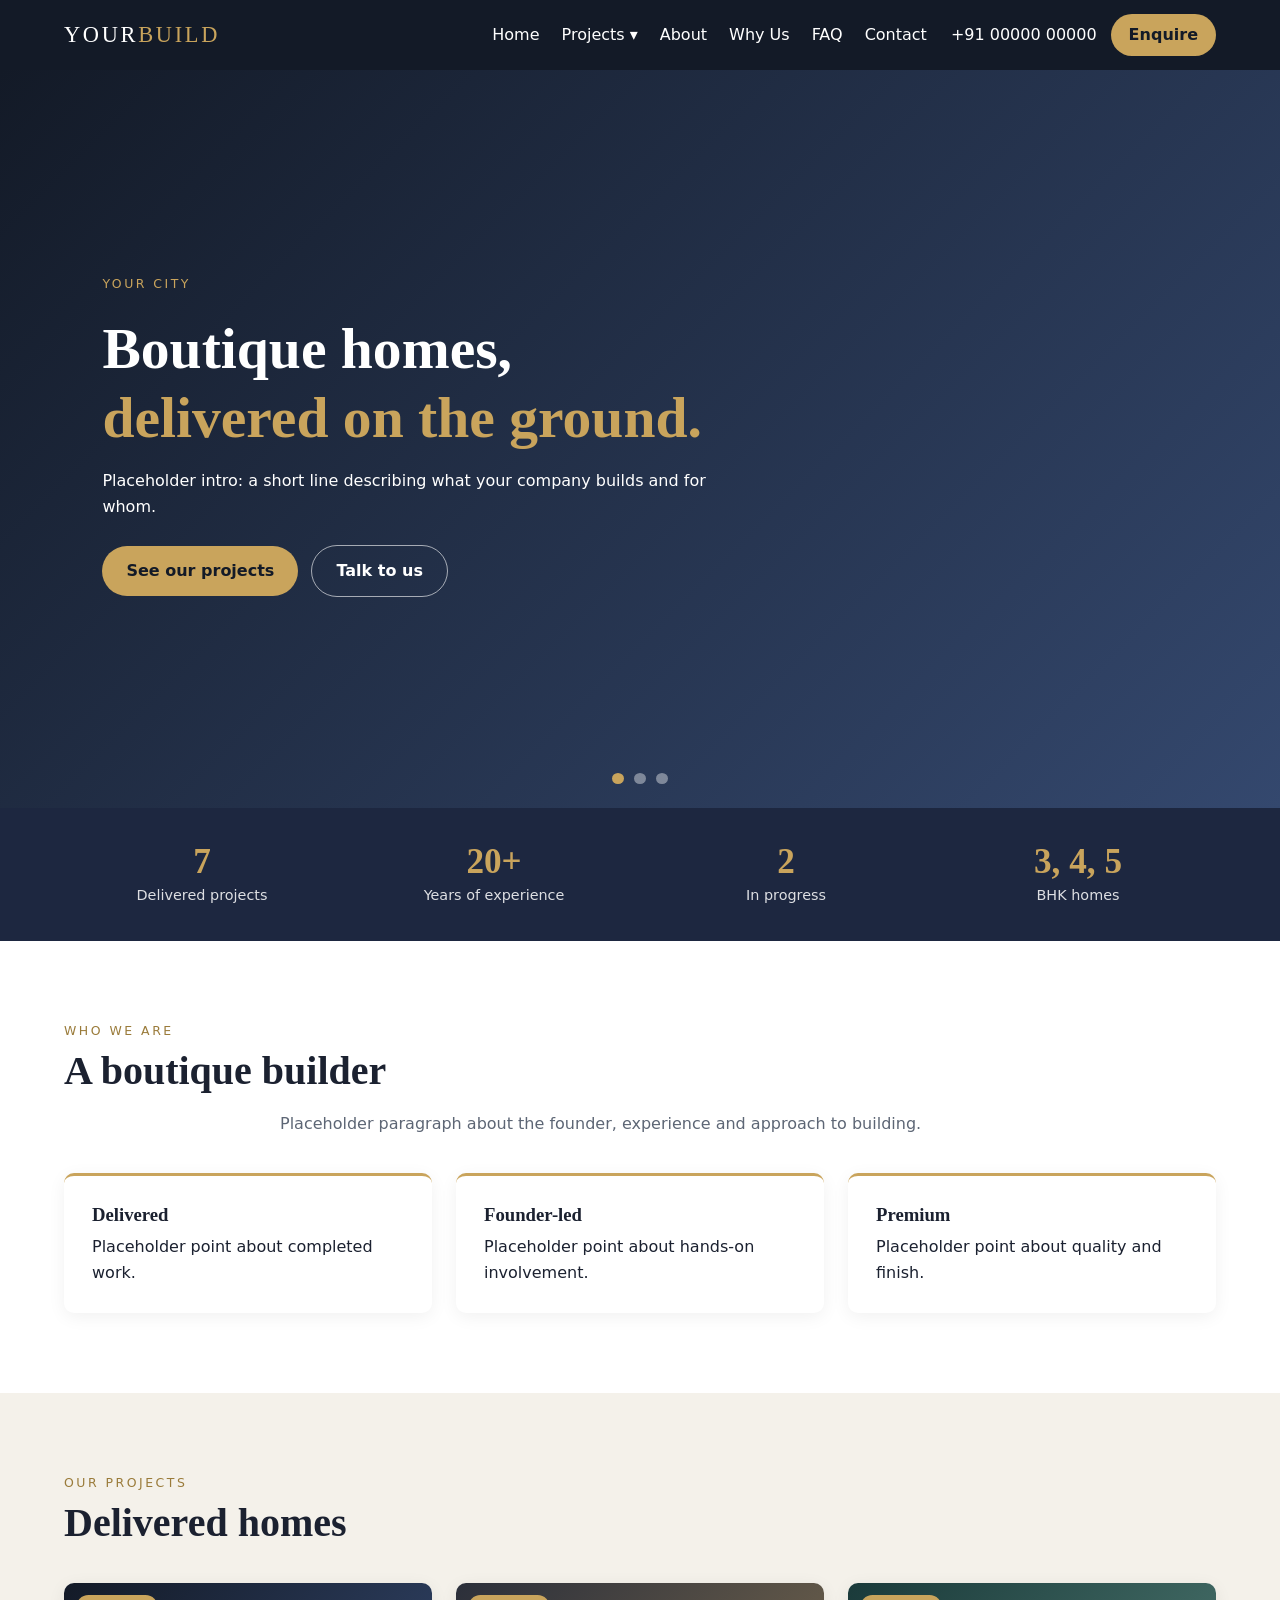
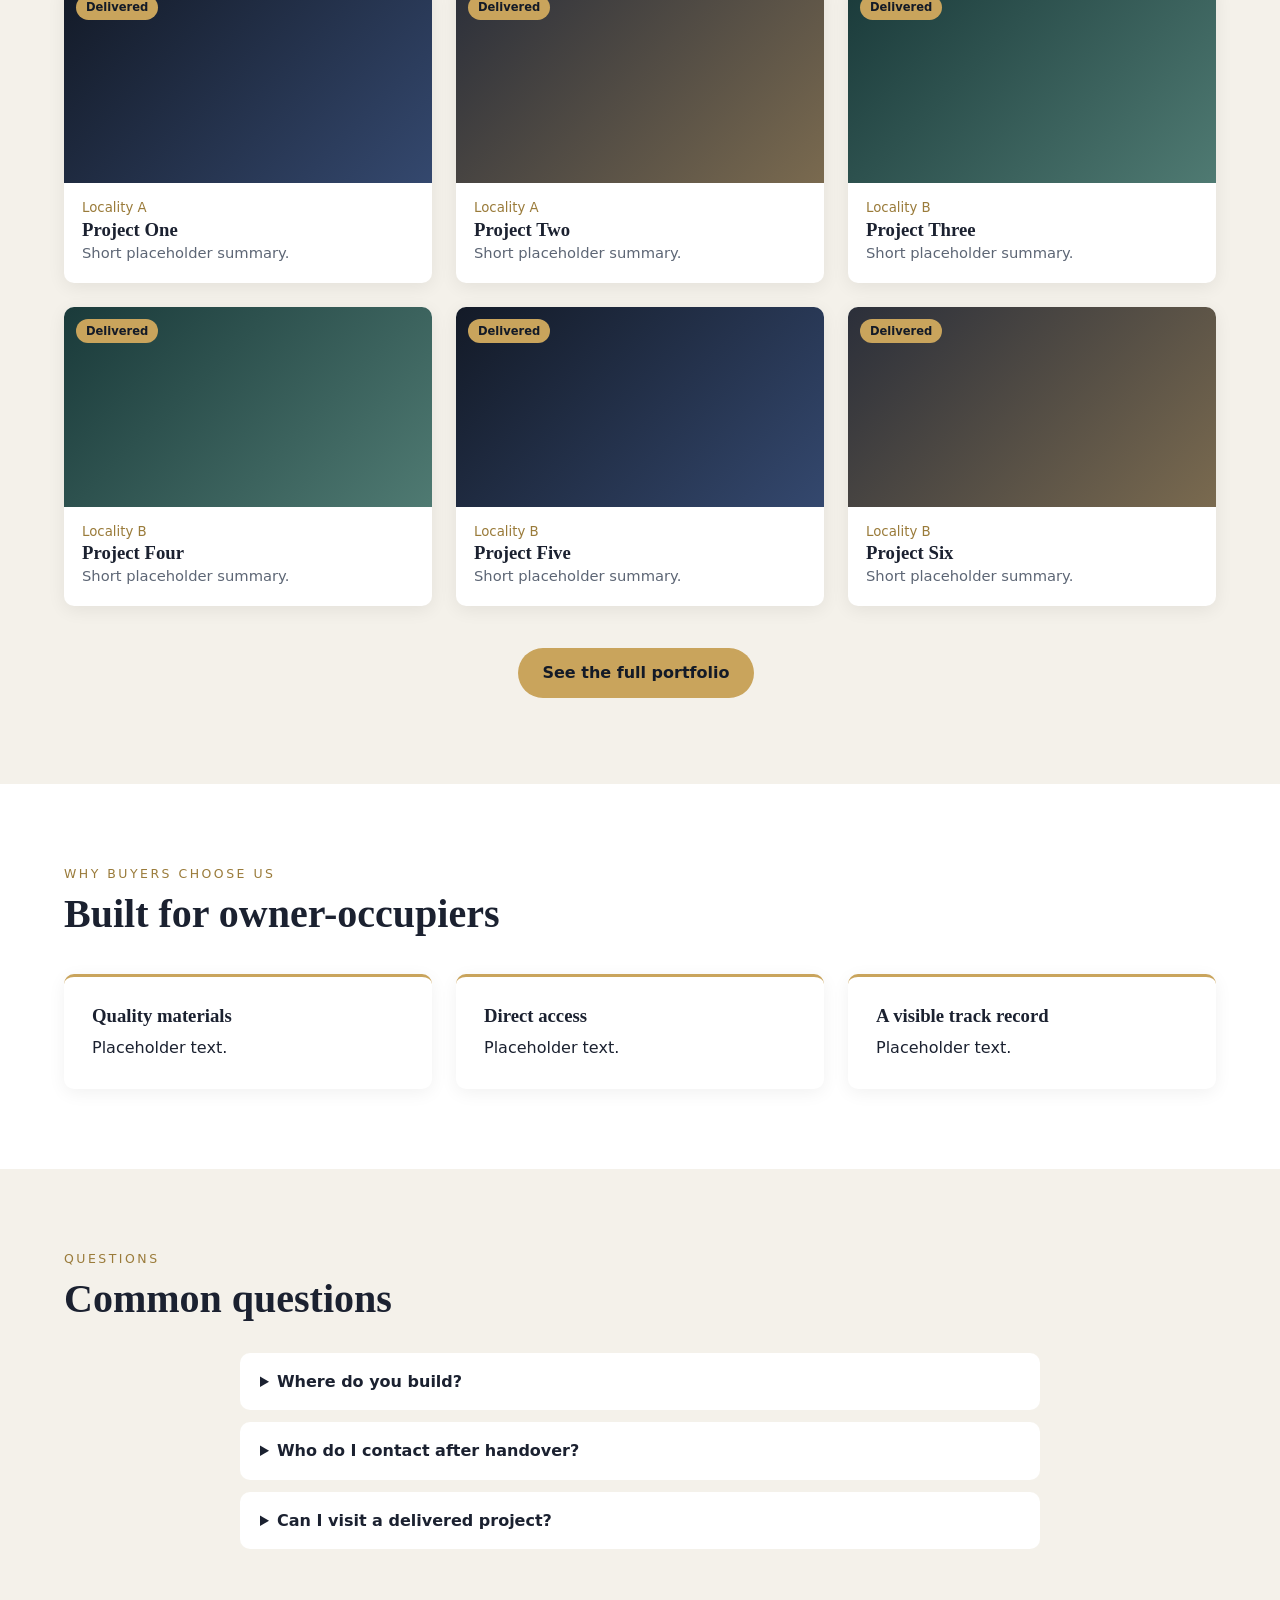
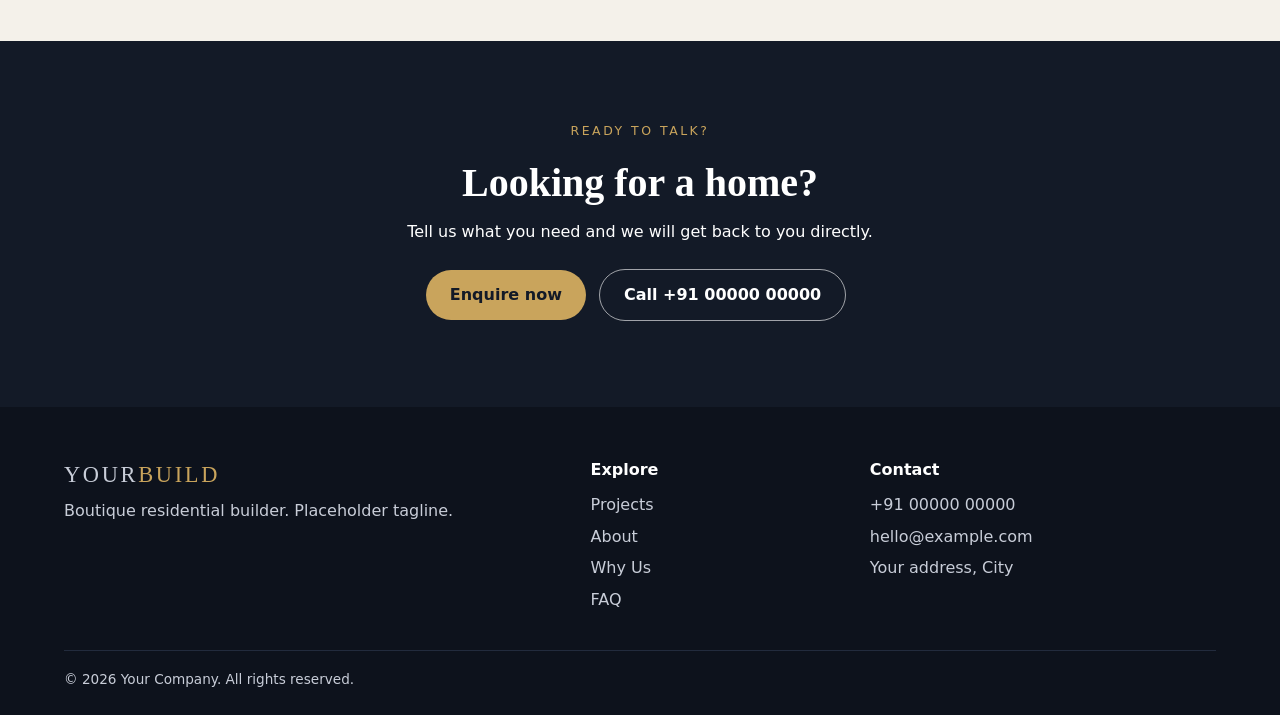
==== index.html @ 34f329ff "Real Estate Basic" ====
<!DOCTYPE html>
<html lang="en">
<head>
  <meta charset="utf-8">
  <meta name="viewport" content="width=device-width, initial-scale=1">
  <meta name="theme-color" content="#131a27">
  <title>Your Builder | Boutique Residential Homes</title>
  <link rel="stylesheet" href="styles.css">
</head>
<body>
  <a class="skip" href="#main">Skip to main content</a>

  <!-- HEADER -->
  <header class="site-header">
    <a class="logo" href="#">YOUR<span>BUILD</span></a>
    <button class="nav-toggle" aria-label="Toggle menu" aria-expanded="false">☰</button>
    <nav class="nav" id="nav">
      <a href="#">Home</a>
      <div class="has-sub">
        <a href="#projects">Projects ▾</a>
        <div class="sub">
          <a href="#">Project One</a>
          <a href="#">Project Two</a>
          <a href="#">Project Three</a>
        </div>
      </div>
      <a href="#about">About</a>
      <a href="#why">Why Us</a>
      <a href="#faq">FAQ</a>
      <a href="#contact">Contact</a>
    </nav>
    <div class="header-cta">
      <a href="tel:+910000000000">+91 00000 00000</a>
      <a class="btn" href="#contact">Enquire</a>
    </div>
  </header>

  <main id="main">
    <!-- HERO CAROUSEL -->
    <section class="hero" aria-roledescription="carousel">
      <div class="slide active g1">
        <div class="slide-text">
          <p class="eyebrow">Your City</p>
          <h1>Boutique homes,<br><strong>delivered on the ground.</strong></h1>
          <p>Placeholder intro: a short line describing what your company builds and for whom.</p>
          <a class="btn" href="#projects">See our projects</a>
          <a class="btn ghost" href="#contact">Talk to us</a>
        </div>
      </div>
      <div class="slide g2">
        <div class="slide-text">
          <p class="eyebrow">Locality A</p>
          <h2>Project One</h2>
          <p>Placeholder description of a delivered project and what makes it special.</p>
          <a class="btn" href="#">View project</a>
        </div>
      </div>
      <div class="slide g3">
        <div class="slide-text">
          <p class="eyebrow">Locality B</p>
          <h2>Project Two</h2>
          <p>Placeholder description of an upcoming or under-construction project.</p>
          <a class="btn" href="#contact">Enquire</a>
        </div>
      </div>
      <div class="dots" id="dots"></div>
    </section>

    <!-- STATS -->
    <section class="stats">
      <div><b data-count="7">0</b><span>Delivered projects</span></div>
      <div><b data-count="20" data-suffix="+">0</b><span>Years of experience</span></div>
      <div><b data-count="2">0</b><span>In progress</span></div>
      <div><b>3, 4, 5</b><span>BHK homes</span></div>
    </section>

    <!-- ABOUT -->
    <section class="section" id="about">
      <p class="eyebrow dark">Who we are</p>
      <h2>A boutique builder</h2>
      <p class="lead">Placeholder paragraph about the founder, experience and approach to building.</p>
      <div class="cards three">
        <article class="card"><h3>Delivered</h3><p>Placeholder point about completed work.</p></article>
        <article class="card"><h3>Founder-led</h3><p>Placeholder point about hands-on involvement.</p></article>
        <article class="card"><h3>Premium</h3><p>Placeholder point about quality and finish.</p></article>
      </div>
    </section>

    <!-- PROJECTS GRID -->
    <section class="section alt" id="projects">
      <p class="eyebrow dark">Our projects</p>
      <h2>Delivered homes</h2>
      <div class="cards three">
        <a class="project" href="#"><div class="thumb g1"><span class="badge">Delivered</span></div><small>Locality A</small><h3>Project One</h3><p>Short placeholder summary.</p></a>
        <a class="project" href="#"><div class="thumb g2"><span class="badge">Delivered</span></div><small>Locality A</small><h3>Project Two</h3><p>Short placeholder summary.</p></a>
        <a class="project" href="#"><div class="thumb g3"><span class="badge">Delivered</span></div><small>Locality B</small><h3>Project Three</h3><p>Short placeholder summary.</p></a>
        <a class="project" href="#"><div class="thumb g3"><span class="badge">Delivered</span></div><small>Locality B</small><h3>Project Four</h3><p>Short placeholder summary.</p></a>
        <a class="project" href="#"><div class="thumb g1"><span class="badge">Delivered</span></div><small>Locality B</small><h3>Project Five</h3><p>Short placeholder summary.</p></a>
        <a class="project" href="#"><div class="thumb g2"><span class="badge">Delivered</span></div><small>Locality B</small><h3>Project Six</h3><p>Short placeholder summary.</p></a>
      </div>
      <p class="center"><a class="btn" href="#">See the full portfolio</a></p>
    </section>

    <!-- WHY US -->
    <section class="section" id="why">
      <p class="eyebrow dark">Why buyers choose us</p>
      <h2>Built for owner-occupiers</h2>
      <div class="cards three">
        <article class="card"><h3>Quality materials</h3><p>Placeholder text.</p></article>
        <article class="card"><h3>Direct access</h3><p>Placeholder text.</p></article>
        <article class="card"><h3>A visible track record</h3><p>Placeholder text.</p></article>
      </div>
    </section>

    <!-- FAQ -->
    <section class="section alt" id="faq">
      <p class="eyebrow dark">Questions</p>
      <h2>Common questions</h2>
      <div class="faq">
        <details><summary>Where do you build?</summary><p>Placeholder answer.</p></details>
        <details><summary>Who do I contact after handover?</summary><p>Placeholder answer.</p></details>
        <details><summary>Can I visit a delivered project?</summary><p>Placeholder answer.</p></details>
      </div>
    </section>

    <!-- CTA -->
    <section class="cta" id="contact">
      <p class="eyebrow">Ready to talk?</p>
      <h2>Looking for a home?</h2>
      <p>Tell us what you need and we will get back to you directly.</p>
      <a class="btn" href="#">Enquire now</a>
      <a class="btn ghost" href="tel:+910000000000">Call +91 00000 00000</a>
    </section>
  </main>

  <!-- FOOTER -->
  <footer class="footer">
    <div>
      <a class="logo" href="#">YOUR<span>BUILD</span></a>
      <p>Boutique residential builder. Placeholder tagline.</p>
    </div>
    <div><h4>Explore</h4><a href="#projects">Projects</a><a href="#about">About</a><a href="#why">Why Us</a><a href="#faq">FAQ</a></div>
    <div><h4>Contact</h4><a href="tel:+910000000000">+91 00000 00000</a><a href="mailto:hello@example.com">hello@example.com</a><p>Your address, City</p></div>
    <p class="copy">© 2026 Your Company. All rights reserved.</p>
  </footer>

  <script src="script.js"></script>
</body>
</html>
---- styles.css ----
/* ---------- Tokens ---------- */
:root {
  --navy: #131a27;
  --navy-2: #1d2740;
  --gold: #c9a45c;
  --ink: #1b2130;
  --muted: #5d6675;
  --bg: #ffffff;
  --alt: #f4f1ea;
  --radius: 10px;
  --max: 1160px;
}
* { box-sizing: border-box; margin: 0; }
html { scroll-behavior: smooth; }
body { font-family: system-ui, -apple-system, "Segoe UI", sans-serif; color: var(--ink); line-height: 1.6; }
a { color: inherit; text-decoration: none; }
h1, h2, h3 { font-family: Georgia, "Times New Roman", serif; line-height: 1.2; }

.skip { position: absolute; left: -999px; }
.skip:focus { left: 8px; top: 8px; background: #fff; padding: 8px; z-index: 100; }

/* ---------- Buttons ---------- */
.btn { display: inline-block; background: var(--gold); color: var(--navy); padding: 12px 24px; border-radius: 999px; font-weight: 600; margin: 6px 8px 6px 0; transition: transform .2s, filter .2s; }
.btn:hover { transform: translateY(-2px); filter: brightness(1.08); }
.btn.ghost { background: transparent; color: #fff; border: 1px solid rgba(255,255,255,.6); }

/* ---------- Header ---------- */
.site-header { position: sticky; top: 0; z-index: 50; display: flex; align-items: center; gap: 24px; padding: 14px 5vw; background: var(--navy); color: #fff; }
.logo { font-family: Georgia, serif; font-size: 1.4rem; letter-spacing: .12em; }
.logo span { color: var(--gold); }
.nav { display: flex; gap: 22px; margin-left: auto; }
.nav a:hover { color: var(--gold); }
.has-sub { position: relative; }
.sub { display: none; position: absolute; top: 100%; left: -12px; min-width: 200px; padding: 10px; background: var(--navy-2); border-radius: var(--radius); }
.sub a { display: block; padding: 8px 12px; }
.has-sub:hover .sub, .has-sub:focus-within .sub { display: block; }
.header-cta { display: flex; align-items: center; gap: 14px; }
.header-cta .btn { margin: 0; padding: 8px 18px; }
.nav-toggle { display: none; background: none; border: 0; color: #fff; font-size: 1.6rem; margin-left: auto; cursor: pointer; }

/* ---------- Hero carousel ---------- */
.hero { position: relative; height: 82vh; min-height: 460px; color: #fff; overflow: hidden; }
.slide { position: absolute; inset: 0; display: flex; align-items: center; padding: 0 8vw; opacity: 0; transition: opacity .9s; }
.slide.active { opacity: 1; z-index: 1; }
.slide-text { max-width: 620px; }
.slide h1, .slide h2 { font-size: clamp(2rem, 5vw, 3.6rem); margin: 10px 0 16px; }
.slide h1 strong { color: var(--gold); }
.slide p { margin-bottom: 20px; }
.eyebrow { text-transform: uppercase; letter-spacing: .2em; font-size: .78rem; color: var(--gold); }
.eyebrow.dark { color: #9a7b3a; }
.dots { position: absolute; bottom: 24px; left: 0; right: 0; display: flex; justify-content: center; gap: 10px; z-index: 5; }
.dots button { width: 11px; height: 11px; border-radius: 50%; border: 0; background: rgba(255,255,255,.4); cursor: pointer; }
.dots button.on { background: var(--gold); }

/* Gradient placeholders standing in for photos */
.g1 { background: linear-gradient(135deg, #131a27, #34486e); }
.g2 { background: linear-gradient(135deg, #2b2f3a, #7a6a4f); }
.g3 { background: linear-gradient(135deg, #1a3a3a, #4f7a72); }

/* ---------- Stats ---------- */
.stats { display: grid; grid-template-columns: repeat(4, 1fr); background: var(--navy-2); color: #fff; text-align: center; padding: 34px 5vw; gap: 16px; }
.stats b { display: block; font: 700 2.2rem Georgia, serif; color: var(--gold); }
.stats span { font-size: .9rem; opacity: .85; }

/* ---------- Sections ---------- */
.section { padding: 80px 5vw; max-width: none; }
.section.alt { background: var(--alt); }
.section > * { max-width: var(--max); margin-left: auto; margin-right: auto; }
.section h2 { font-size: clamp(1.7rem, 3.5vw, 2.5rem); margin: 6px auto 16px; }
.lead { color: var(--muted); max-width: 720px; }
.center { text-align: center; margin-top: 36px; }

.cards { display: grid; gap: 24px; margin-top: 36px; }
.cards.three { grid-template-columns: repeat(3, 1fr); }
.card { background: #fff; padding: 28px; border-radius: var(--radius); box-shadow: 0 4px 18px rgba(0,0,0,.06); border-top: 3px solid var(--gold); }
.card h3 { margin-bottom: 8px; }

/* ---------- Project cards ---------- */
.project { display: block; background: #fff; border-radius: var(--radius); overflow: hidden; padding-bottom: 18px; box-shadow: 0 4px 18px rgba(0,0,0,.07); transition: transform .25s; }
.project:hover { transform: translateY(-6px); }
.thumb { position: relative; height: 200px; margin-bottom: 14px; }
.badge { position: absolute; top: 12px; left: 12px; background: var(--gold); color: var(--navy); font-size: .72rem; font-weight: 700; padding: 3px 10px; border-radius: 999px; }
.project small, .project h3, .project p { display: block; padding: 0 18px; }
.project small { color: #9a7b3a; }
.project p { color: var(--muted); font-size: .92rem; }

/* ---------- FAQ ---------- */
.faq { max-width: 800px !important; margin-top: 30px; }
details { background: #fff; border-radius: var(--radius); padding: 16px 20px; margin-bottom: 12px; }
summary { cursor: pointer; font-weight: 600; }
details p { margin-top: 10px; color: var(--muted); }

/* ---------- CTA + Footer ---------- */
.cta { background: var(--navy); color: #fff; text-align: center; padding: 80px 5vw; }
.cta h2 { font-size: clamp(1.7rem, 3.5vw, 2.5rem); margin: 8px 0 12px; }
.cta p { margin-bottom: 18px; }
.footer { background: #0d121c; color: #c8cdd8; display: grid; grid-template-columns: 2fr 1fr 1.4fr; gap: 32px; padding: 50px 5vw 24px; }
.footer h4 { color: #fff; margin-bottom: 10px; }
.footer a { display: block; margin-bottom: 6px; }
.footer a:hover { color: var(--gold); }
.copy { grid-column: 1 / -1; border-top: 1px solid #222b3d; padding-top: 18px; font-size: .85rem; }

/* ---------- Scroll reveal ---------- */
.reveal { opacity: 0; transform: translateY(24px); transition: .7s; }
.reveal.in { opacity: 1; transform: none; }

/* ---------- Responsive ---------- */
@media (max-width: 900px) {
  .nav-toggle { display: block; }
  .header-cta { display: none; }
  .nav { display: none; position: absolute; top: 100%; left: 0; right: 0; flex-direction: column; background: var(--navy); padding: 16px 5vw; }
  .nav.open { display: flex; }
  .sub { position: static; display: block; background: none; padding: 0 0 0 12px; }
  .cards.three { grid-template-columns: 1fr; }
  .stats { grid-template-columns: repeat(2, 1fr); }
  .footer { grid-template-columns: 1fr; }
}
@media (prefers-reduced-motion: reduce) { * { transition: none !important; scroll-behavior: auto; } }
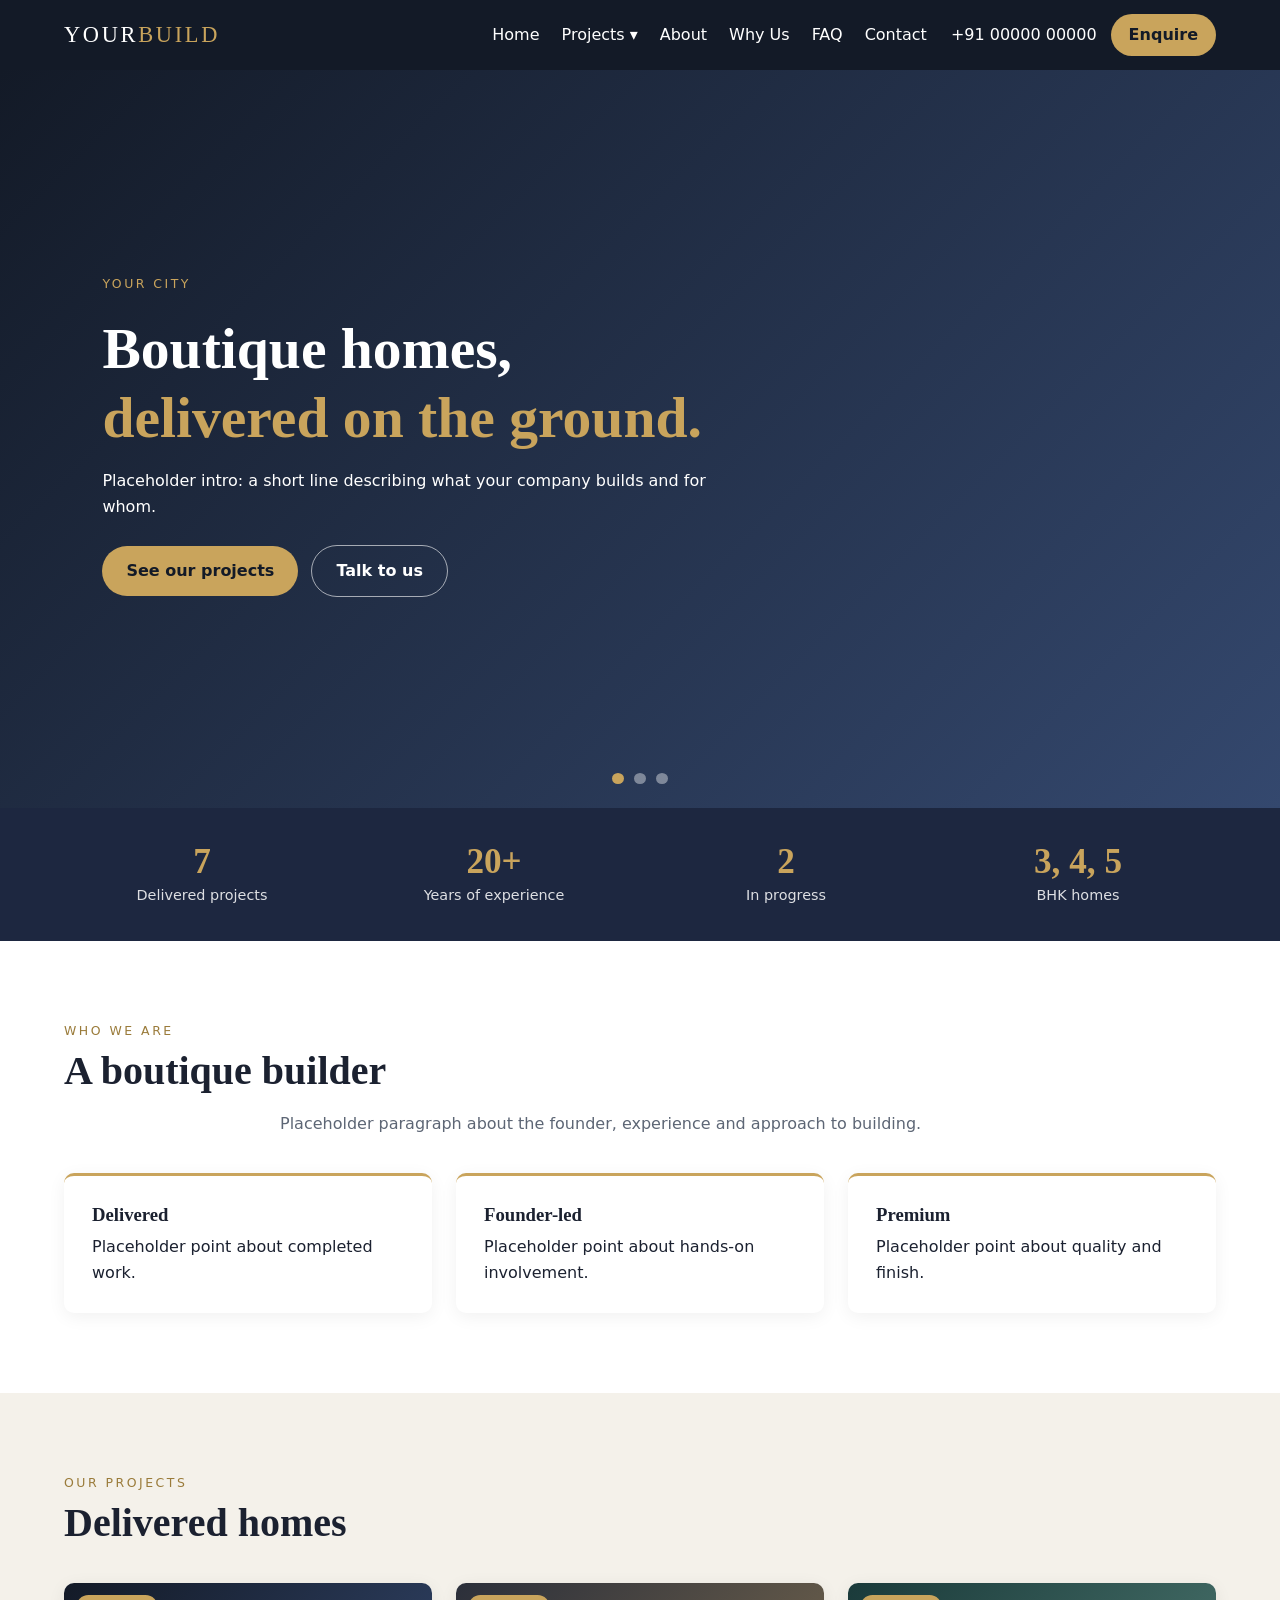
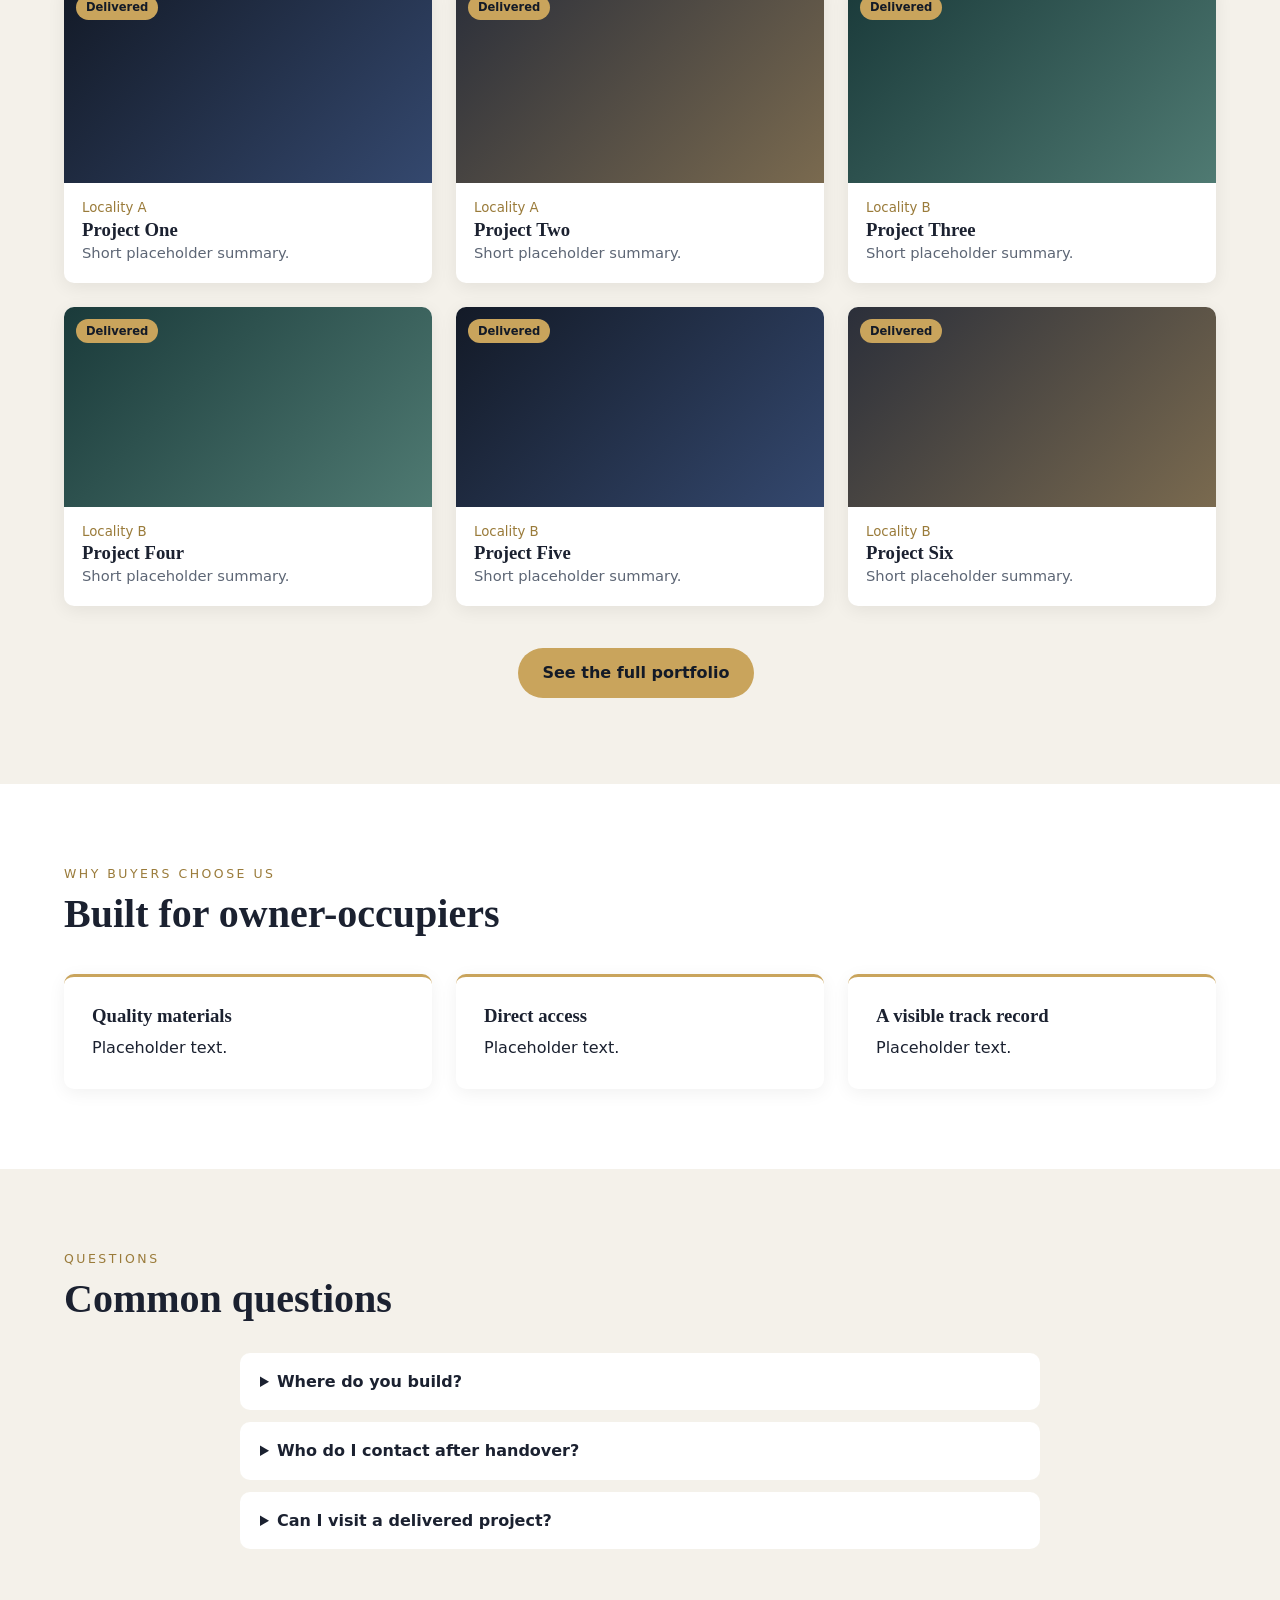
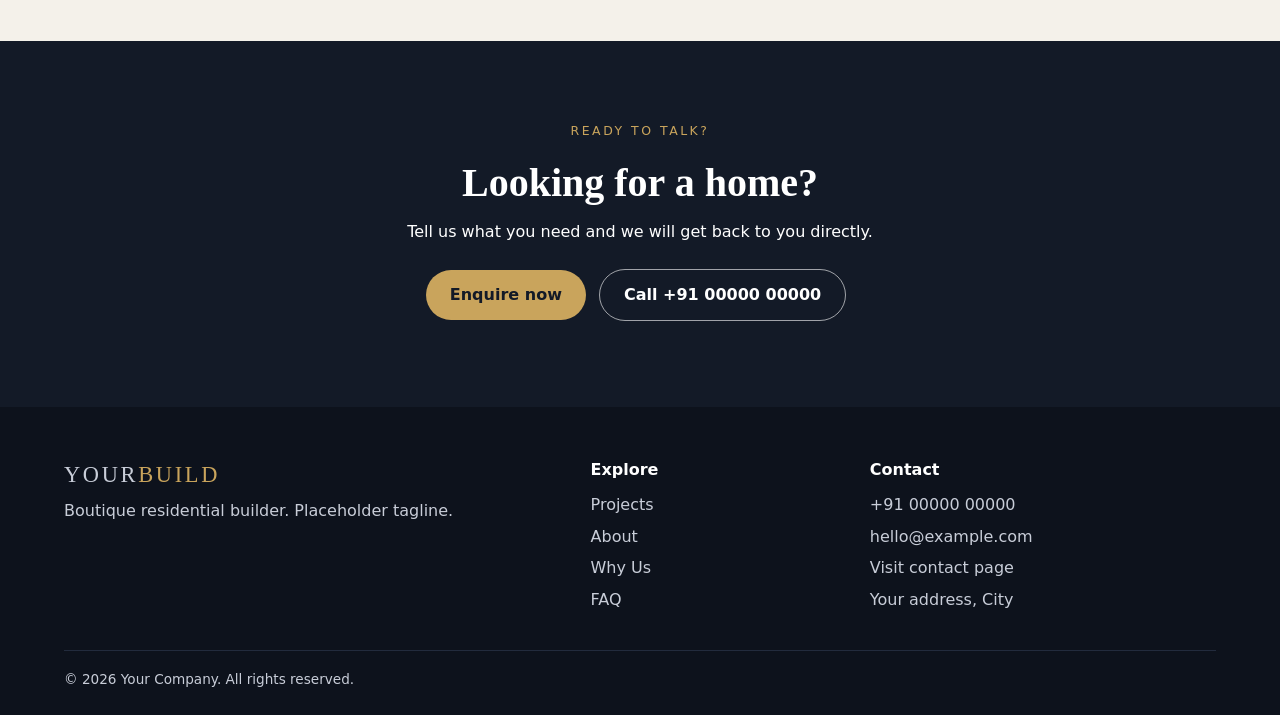
==== commit 3fd9ddff: "Contact Us page" ====
--- a/index.html
+++ b/index.html
@@ -12,10 +12,10 @@
 
   <!-- HEADER -->
   <header class="site-header">
-    <a class="logo" href="#">YOUR<span>BUILD</span></a>
+    <a class="logo" href="index.html">YOUR<span>BUILD</span></a>
     <button class="nav-toggle" aria-label="Toggle menu" aria-expanded="false">☰</button>
     <nav class="nav" id="nav">
-      <a href="#">Home</a>
+      <a href="index.html">Home</a>
       <div class="has-sub">
         <a href="#projects">Projects ▾</a>
         <div class="sub">
@@ -27,11 +27,11 @@
       <a href="#about">About</a>
       <a href="#why">Why Us</a>
       <a href="#faq">FAQ</a>
-      <a href="#contact">Contact</a>
+      <a href="contact.html">Contact</a>
     </nav>
     <div class="header-cta">
       <a href="tel:+910000000000">+91 00000 00000</a>
-      <a class="btn" href="#contact">Enquire</a>
+      <a class="btn" href="contact.html">Enquire</a>
     </div>
   </header>
 
@@ -128,7 +128,7 @@
       <p class="eyebrow">Ready to talk?</p>
       <h2>Looking for a home?</h2>
       <p>Tell us what you need and we will get back to you directly.</p>
-      <a class="btn" href="#">Enquire now</a>
+      <a class="btn" href="contact.html">Enquire now</a>
       <a class="btn ghost" href="tel:+910000000000">Call +91 00000 00000</a>
     </section>
   </main>
@@ -140,7 +140,7 @@
       <p>Boutique residential builder. Placeholder tagline.</p>
     </div>
     <div><h4>Explore</h4><a href="#projects">Projects</a><a href="#about">About</a><a href="#why">Why Us</a><a href="#faq">FAQ</a></div>
-    <div><h4>Contact</h4><a href="tel:+910000000000">+91 00000 00000</a><a href="mailto:hello@example.com">hello@example.com</a><p>Your address, City</p></div>
+    <div><h4>Contact</h4><a href="tel:+910000000000">+91 00000 00000</a><a href="mailto:hello@example.com">hello@example.com</a><a href="contact.html">Visit contact page</a><p>Your address, City</p></div>
     <p class="copy">© 2026 Your Company. All rights reserved.</p>
   </footer>
 
--- a/styles.css
+++ b/styles.css
@@ -100,6 +100,37 @@
 .footer a:hover { color: var(--gold); }
 .copy { grid-column: 1 / -1; border-top: 1px solid #222b3d; padding-top: 18px; font-size: .85rem; }
 
+/* ---------- Contact Page ---------- */
+.page-shell { padding: 64px 5vw 80px; }
+.page-intro { max-width: 860px; margin: 0 auto 28px; }
+.page-intro h1 { font-size: clamp(2.2rem, 5vw, 3.6rem); margin: 10px 0 16px; }
+.contact-grid { max-width: var(--max); margin: 0 auto; display: grid; grid-template-columns: minmax(0, 1.6fr) minmax(260px, .8fr); gap: 28px; }
+.contact-main, .sidebar { display: grid; gap: 24px; }
+.info-card {
+  background: #fff; border: 1px solid #ece5d8; border-radius: var(--radius); padding: 28px 24px; box-shadow: 0 10px 28px rgba(19, 26, 39, .05);
+}
+.info-card h2 { margin-bottom: 18px; font-size: clamp(1.5rem, 2.8vw, 2.1rem); }
+.info-card.highlight { background: linear-gradient(135deg, #131a27, #202d45); color: #fff; }
+.info-card.highlight .eyebrow.dark { color: #e7c77a; }
+.contact-links { display: grid; gap: 14px; }
+.contact-links.stacked { margin-top: 14px; }
+.action-link {
+  display: inline-flex; align-items: center; justify-content: center; padding: 12px 18px; border-radius: 999px; background: var(--alt); color: var(--navy); font-weight: 600; border: 1px solid rgba(19, 26, 39, .08); transition: transform .2s, background .2s;
+}
+.info-card.highlight .action-link { background: rgba(201, 164, 92, .18); border-color: rgba(201, 164, 92, .4); color: #fff; }
+.action-link:hover { transform: translateY(-2px); }
+.fineprint { margin-top: 18px; color: var(--muted); }
+.fineprint a { color: var(--navy); text-decoration: underline; }
+.contact-details { list-style: none; display: grid; gap: 18px; }
+.contact-details li { display: grid; gap: 6px; padding-bottom: 10px; border-bottom: 1px solid #eee5d6; }
+.contact-details li:last-child { border-bottom: 0; padding-bottom: 0; }
+.contact-details span { color: var(--muted); text-transform: uppercase; letter-spacing: .08em; font-size: .74rem; }
+.contact-details a, .contact-details address { font-style: normal; color: var(--ink); font-size: 1.1rem; }
+.quick-links { list-style: none; display: grid; gap: 10px; }
+.quick-links a { color: var(--ink); }
+.quick-links a:hover { color: var(--gold); }
+.quick-links.small a { letter-spacing: .08em; font-size: .86rem; }
+
 /* ---------- Scroll reveal ---------- */
 .reveal { opacity: 0; transform: translateY(24px); transition: .7s; }
 .reveal.in { opacity: 1; transform: none; }
